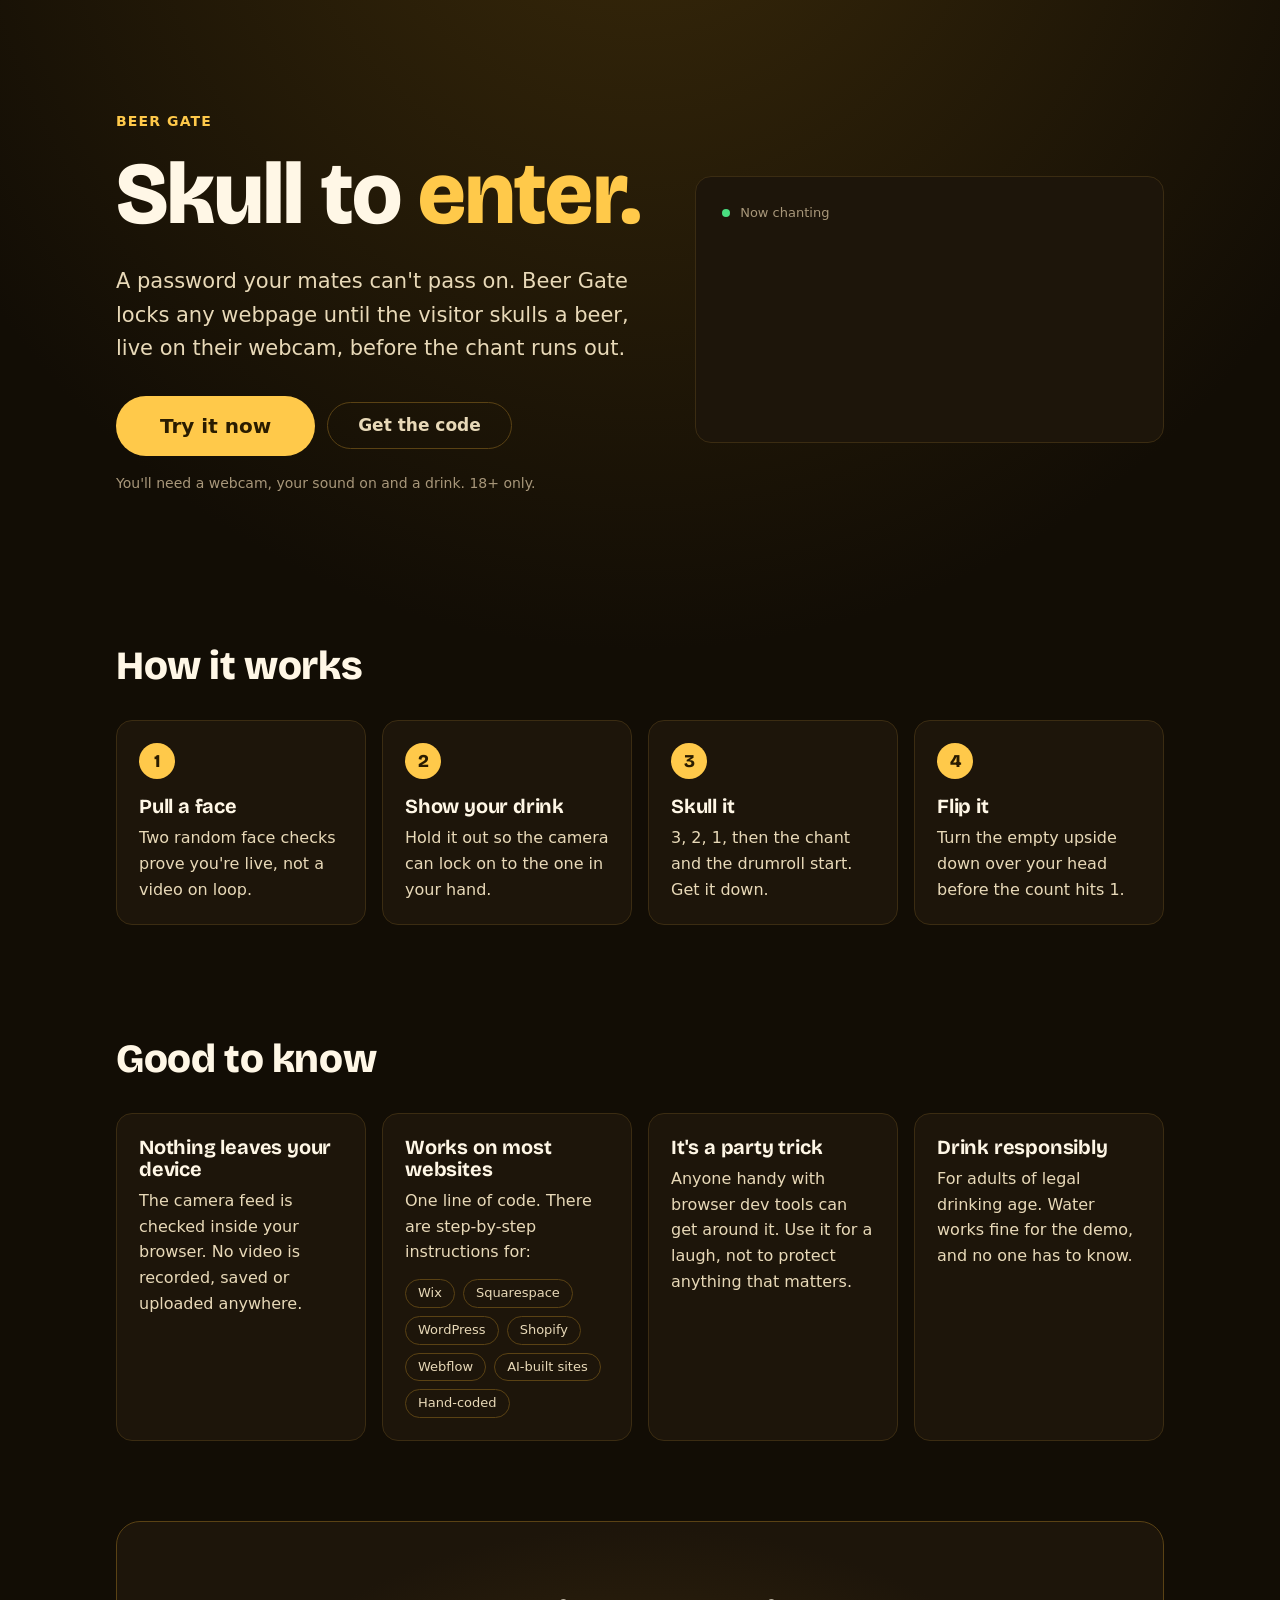
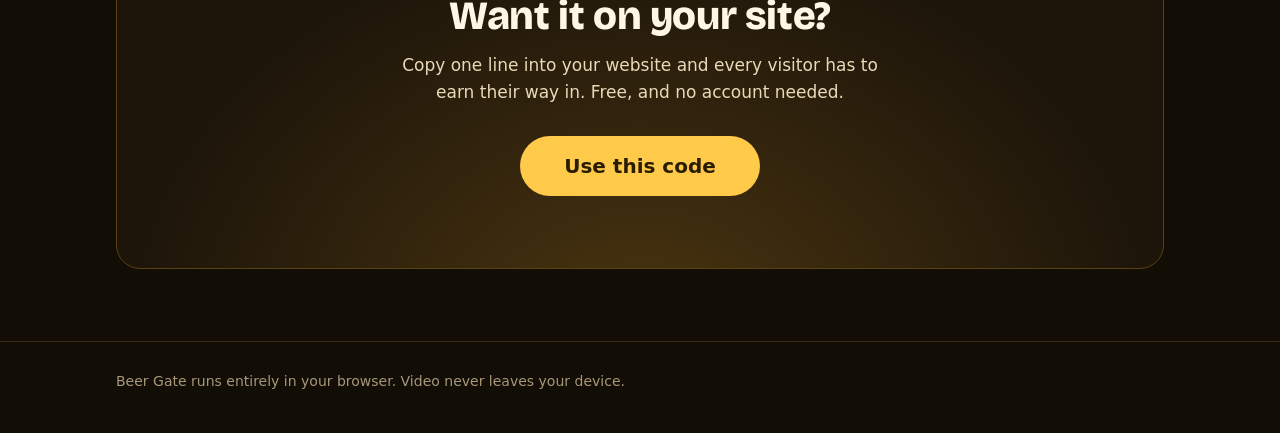
==== index.html @ 884e00bf "Beer Gate: skull a beer on webcam to unlock a page Gate script, demo landing page, and a code page w" ====
<!doctype html>
<html lang="en">
<head>
  <meta charset="utf-8">
  <meta name="viewport" content="width=device-width, initial-scale=1">
  <title>Beer Gate: skull to enter</title>
  <meta name="description" content="Lock any webpage until the visitor skulls a beer live on their webcam. Free to add to any website.">
  <meta property="og:title" content="Beer Gate: skull to enter">
  <meta property="og:description" content="Lock any webpage until the visitor skulls a beer live on their webcam.">
  <link rel="icon" href="data:image/svg+xml,<svg xmlns='http://www.w3.org/2000/svg' viewBox='0 0 100 100'><text y='.9em' font-size='90'>🍺</text></svg>">
  <link rel="preconnect" href="https://fonts.googleapis.com">
  <link rel="preconnect" href="https://fonts.gstatic.com" crossorigin>
  <link href="https://fonts.googleapis.com/css2?family=Bricolage+Grotesque:opsz,wght@12..96,700;12..96,800&display=swap" rel="stylesheet">
  <link rel="stylesheet" href="site.css">
  <style>
    .hero { display: grid; gap: 40px; align-items: center; padding: 72px 0 56px; }
    @media (min-width: 880px) { .hero { grid-template-columns: 1.15fr 1fr; padding: 110px 0 80px; } }
    .hero h1 span { color: var(--gold); }
    .hero .lede { margin: 22px 0 30px; }
    .actions { display: flex; flex-wrap: wrap; gap: 12px; align-items: center; }
    .needs { margin-top: 16px; }

    .player { padding: 26px 26px 10px; }
    .player-top { display: flex; align-items: center; gap: 10px; color: var(--text-faint); font-size: 13px; margin-bottom: 18px; }
    .dot { width: 8px; height: 8px; border-radius: 50%; background: var(--green); }
    .lyric-window { height: 190px; overflow: hidden; -webkit-mask-image: linear-gradient(#000 60%, transparent); mask-image: linear-gradient(#000 60%, transparent); }
    .lyric-track { transition: transform 0.45s ease; }
    .lyric { font: 800 28px/1.2 var(--display); padding: 7px 0; opacity: 0; transition: opacity 0.45s, color 0.45s; }
    .lyric.cur { opacity: 1; color: var(--gold); }
    .lyric.n1 { opacity: 0.45; }
    .lyric.n2 { opacity: 0.18; }

    .result { display: none; margin-top: 18px; padding: 14px 18px; border-radius: 12px; border: 1px solid var(--green); color: var(--green); font-weight: 600; }
    .result.on { display: block; }

    section { padding: 56px 0; }
    .steps { display: grid; gap: 16px; margin-top: 32px; grid-template-columns: repeat(auto-fit, minmax(220px, 1fr)); counter-reset: step; }
    .step { counter-increment: step; }
    .step::before { content: counter(step); display: grid; place-items: center; width: 36px; height: 36px; border-radius: 50%;
      background: var(--gold); color: var(--on-gold); font: 800 18px/1 var(--display); margin-bottom: 16px; }
    .step p { color: var(--text-soft); margin: 8px 0 0; font-size: 16px; }

    .facts { display: grid; gap: 16px; margin-top: 32px; grid-template-columns: repeat(auto-fit, minmax(240px, 1fr)); }
    .facts p { color: var(--text-soft); margin: 8px 0 0; font-size: 16px; }
    .platforms { display: flex; flex-wrap: wrap; gap: 8px; margin-top: 14px; }
    .platforms span { border: 1px solid var(--line-strong); border-radius: 999px; padding: 3px 12px; font-size: 13px; color: var(--text-soft); }

    .cta { text-align: center; padding: 72px 16px; margin-top: 24px; border-radius: 24px;
      background: radial-gradient(ellipse at 50% 120%, #4a3510, var(--bg-raised) 70%); border: 1px solid var(--line-strong); }
    .cta p { color: var(--text-soft); margin: 14px auto 30px; max-width: 30em; }
  </style>
</head>
<body>
  <main class="wrap">
    <div class="hero">
      <div>
        <p class="eyebrow">Beer Gate</p>
        <h1>Skull to <span>enter.</span></h1>
        <p class="lede">A password your mates can't pass on. Beer Gate locks any webpage until the visitor skulls a beer, live on their webcam, before the chant runs out.</p>
        <div class="actions">
          <button class="btn big" id="try">Try it now</button>
          <a class="btn ghost" href="code.html">Get the code</a>
        </div>
        <p class="muted needs">You'll need a webcam, your sound on and a drink. 18+ only.</p>
        <div class="result" id="result" role="status"></div>
      </div>

      <div class="card player" aria-hidden="true">
        <div class="player-top"><span class="dot"></span> Now chanting</div>
        <div class="lyric-window"><div class="lyric-track" id="track"></div></div>
      </div>
    </div>

    <section>
      <h2>How it works</h2>
      <div class="steps">
        <div class="card step"><h3>Pull a face</h3><p>Two random face checks prove you're live, not a video on loop.</p></div>
        <div class="card step"><h3>Show your drink</h3><p>Hold it out so the camera can lock on to the one in your hand.</p></div>
        <div class="card step"><h3>Skull it</h3><p>3, 2, 1, then the chant and the drumroll start. Get it down.</p></div>
        <div class="card step"><h3>Flip it</h3><p>Turn the empty upside down over your head before the count hits 1.</p></div>
      </div>
    </section>

    <section>
      <h2>Good to know</h2>
      <div class="facts">
        <div class="card"><h3>Nothing leaves your device</h3><p>The camera feed is checked inside your browser. No video is recorded, saved or uploaded anywhere.</p></div>
        <div class="card">
          <h3>Works on most websites</h3>
          <p>One line of code. There are step-by-step instructions for:</p>
          <div class="platforms"><span>Wix</span><span>Squarespace</span><span>WordPress</span><span>Shopify</span><span>Webflow</span><span>AI-built sites</span><span>Hand-coded</span></div>
        </div>
        <div class="card"><h3>It's a party trick</h3><p>Anyone handy with browser dev tools can get around it. Use it for a laugh, not to protect anything that matters.</p></div>
        <div class="card"><h3>Drink responsibly</h3><p>For adults of legal drinking age. Water works fine for the demo, and no one has to know.</p></div>
      </div>
    </section>

    <div class="cta">
      <h2>Want it on your site?</h2>
      <p>Copy one line into your website and every visitor has to earn their way in. Free, and no account needed.</p>
      <a class="btn big" href="code.html">Use this code</a>
    </div>
  </main>

  <footer>
    <div class="wrap muted">Beer Gate runs entirely in your browser. Video never leaves your device.</div>
  </footer>

  <script src="beer-gate.js" data-auto="false" data-remember="false"></script>
  <script>
    // Spotify-style chant preview: current line in gold, the next two fading out below.
    const LINES = ["3", "2", "1", "We like to drink with this guy", "'Cause this guy is our mate",
      "And when we drink with this guy", "They get it down in...", "8", "7", "6", "5", "4", "3", "2", "1"];
    const track = document.getElementById("track");
    const els = LINES.map((text) => {
      const el = document.createElement("div");
      el.className = "lyric";
      el.textContent = text;
      track.appendChild(el);
      return el;
    });
    let i = 0;
    function show() {
      els.forEach((el, j) => { el.className = "lyric" + (j === i ? " cur" : j === i + 1 ? " n1" : j === i + 2 ? " n2" : ""); });
      track.style.transform = `translateY(${-els[i].offsetTop}px)`;
    }
    show();
    if (!matchMedia("(prefers-reduced-motion: reduce)").matches) {
      setInterval(() => { i = (i + 1) % els.length; show(); }, 1400);
    }

    document.getElementById("try").addEventListener("click", () => BeerGate.open());
    document.addEventListener("beergate:unlock", (e) => {
      const r = document.getElementById("result");
      r.textContent = `You're in. Skulled in ${e.detail.seconds.toFixed(1)} seconds. Legend.`;
      r.classList.add("on");
      document.getElementById("try").textContent = "Go again";
    });
  </script>
</body>
</html>
---- site.css ----
:root {
  --bg: #120d05;
  --bg-raised: #1d150a;
  --bg-inset: #0c0803;
  --line: #3b2c12;
  --line-strong: #5a4214;
  --gold: #ffc94a;
  --gold-hover: #ffd770;
  --on-gold: #2a1c00;
  --text: #fff7e6;
  --text-soft: #e8d9b8;
  --text-faint: #a8977a;
  --green: #4ade80;
  --display: "Bricolage Grotesque", system-ui, sans-serif;
  --body: system-ui, -apple-system, "Segoe UI", Roboto, sans-serif;
  --mono: ui-monospace, "Cascadia Code", Consolas, monospace;
  color-scheme: dark;
}

* { box-sizing: border-box; }
html { -webkit-text-size-adjust: 100%; }
body {
  margin: 0;
  background: radial-gradient(ellipse 90% 60% at 50% -10%, #3a2a0a, transparent 70%), var(--bg);
  background-repeat: no-repeat;
  color: var(--text);
  font: 17px/1.6 var(--body);
}
a { color: var(--gold); }
a:hover { color: var(--gold-hover); }
:focus-visible { outline: 2px solid var(--gold); outline-offset: 3px; }

.wrap { max-width: 1080px; margin: 0 auto; padding: 0 16px; }
.narrow { max-width: 760px; }

h1, h2, h3 { font-family: var(--display); line-height: 1.1; margin: 0; letter-spacing: -0.01em; }
h1 { font-size: clamp(44px, 9vw, 88px); font-weight: 800; }
h2 { font-size: clamp(28px, 4.5vw, 40px); font-weight: 800; }
h3 { font-size: 20px; font-weight: 700; }
.eyebrow { color: var(--gold); font-weight: 700; font-size: 14px; letter-spacing: 0.08em; text-transform: uppercase; margin: 0 0 14px; }
.lede { color: var(--text-soft); font-size: clamp(18px, 2.4vw, 21px); max-width: 34em; }
.muted { color: var(--text-faint); font-size: 14px; }

.btn {
  display: inline-flex; align-items: center; justify-content: center; gap: 8px;
  background: var(--gold); color: var(--on-gold); border: 0; border-radius: 999px;
  padding: 14px 30px; font: 700 17px/1 var(--body); text-decoration: none; cursor: pointer;
}
.btn:hover { background: var(--gold-hover); color: var(--on-gold); }
.btn.big { padding: 20px 44px; font-size: 20px; }
.btn.ghost { background: transparent; color: var(--text-soft); border: 1px solid var(--line-strong); }
.btn.ghost:hover { border-color: var(--gold); color: var(--gold); background: rgba(255, 201, 74, 0.08); }
.btn.small { padding: 8px 16px; font-size: 14px; }

.card { background: var(--bg-raised); border: 1px solid var(--line); border-radius: 16px; padding: 22px; }

pre.code {
  margin: 0; background: var(--bg-inset); border: 1px solid var(--line); border-radius: 12px;
  padding: 16px; overflow: auto; font: 14px/1.55 var(--mono); color: var(--text-soft);
  white-space: pre-wrap; overflow-wrap: anywhere;
}
code { font-family: var(--mono); font-size: 0.9em; color: var(--gold); }

footer { border-top: 1px solid var(--line); margin-top: 72px; padding: 28px 0 40px; }
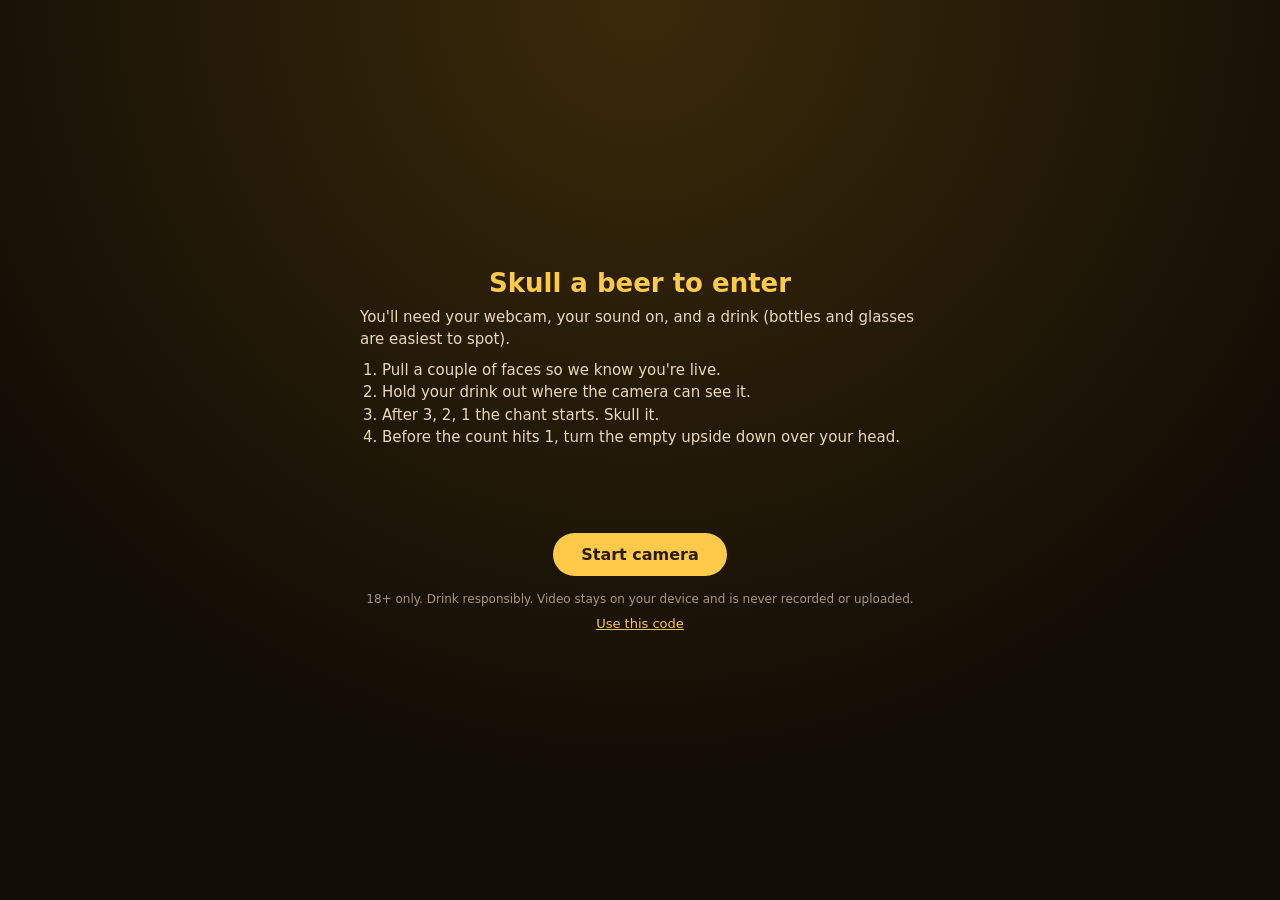
==== commit 30ea7daf: "Make the main page the gate itself with a small Use this code link Drops the landing page design and" ====
--- a/index.html
+++ b/index.html
@@ -3,138 +3,23 @@
 <head>
   <meta charset="utf-8">
   <meta name="viewport" content="width=device-width, initial-scale=1">
-  <title>Beer Gate: skull to enter</title>
-  <meta name="description" content="Lock any webpage until the visitor skulls a beer live on their webcam. Free to add to any website.">
-  <meta property="og:title" content="Beer Gate: skull to enter">
-  <meta property="og:description" content="Lock any webpage until the visitor skulls a beer live on their webcam.">
+  <title>Beer Gate</title>
+  <meta name="description" content="Lock any webpage until the visitor skulls a beer live on their webcam.">
   <link rel="icon" href="data:image/svg+xml,<svg xmlns='http://www.w3.org/2000/svg' viewBox='0 0 100 100'><text y='.9em' font-size='90'>🍺</text></svg>">
-  <link rel="preconnect" href="https://fonts.googleapis.com">
-  <link rel="preconnect" href="https://fonts.gstatic.com" crossorigin>
-  <link href="https://fonts.googleapis.com/css2?family=Bricolage+Grotesque:opsz,wght@12..96,700;12..96,800&display=swap" rel="stylesheet">
-  <link rel="stylesheet" href="site.css">
+  <script src="beer-gate.js" data-remember="false" data-link-text="Use this code" data-link-href="code.html"></script>
   <style>
-    .hero { display: grid; gap: 40px; align-items: center; padding: 72px 0 56px; }
-    @media (min-width: 880px) { .hero { grid-template-columns: 1.15fr 1fr; padding: 110px 0 80px; } }
-    .hero h1 span { color: var(--gold); }
-    .hero .lede { margin: 22px 0 30px; }
-    .actions { display: flex; flex-wrap: wrap; gap: 12px; align-items: center; }
-    .needs { margin-top: 16px; }
-
-    .player { padding: 26px 26px 10px; }
-    .player-top { display: flex; align-items: center; gap: 10px; color: var(--text-faint); font-size: 13px; margin-bottom: 18px; }
-    .dot { width: 8px; height: 8px; border-radius: 50%; background: var(--green); }
-    .lyric-window { height: 190px; overflow: hidden; -webkit-mask-image: linear-gradient(#000 60%, transparent); mask-image: linear-gradient(#000 60%, transparent); }
-    .lyric-track { transition: transform 0.45s ease; }
-    .lyric { font: 800 28px/1.2 var(--display); padding: 7px 0; opacity: 0; transition: opacity 0.45s, color 0.45s; }
-    .lyric.cur { opacity: 1; color: var(--gold); }
-    .lyric.n1 { opacity: 0.45; }
-    .lyric.n2 { opacity: 0.18; }
-
-    .result { display: none; margin-top: 18px; padding: 14px 18px; border-radius: 12px; border: 1px solid var(--green); color: var(--green); font-weight: 600; }
-    .result.on { display: block; }
-
-    section { padding: 56px 0; }
-    .steps { display: grid; gap: 16px; margin-top: 32px; grid-template-columns: repeat(auto-fit, minmax(220px, 1fr)); counter-reset: step; }
-    .step { counter-increment: step; }
-    .step::before { content: counter(step); display: grid; place-items: center; width: 36px; height: 36px; border-radius: 50%;
-      background: var(--gold); color: var(--on-gold); font: 800 18px/1 var(--display); margin-bottom: 16px; }
-    .step p { color: var(--text-soft); margin: 8px 0 0; font-size: 16px; }
-
-    .facts { display: grid; gap: 16px; margin-top: 32px; grid-template-columns: repeat(auto-fit, minmax(240px, 1fr)); }
-    .facts p { color: var(--text-soft); margin: 8px 0 0; font-size: 16px; }
-    .platforms { display: flex; flex-wrap: wrap; gap: 8px; margin-top: 14px; }
-    .platforms span { border: 1px solid var(--line-strong); border-radius: 999px; padding: 3px 12px; font-size: 13px; color: var(--text-soft); }
-
-    .cta { text-align: center; padding: 72px 16px; margin-top: 24px; border-radius: 24px;
-      background: radial-gradient(ellipse at 50% 120%, #4a3510, var(--bg-raised) 70%); border: 1px solid var(--line-strong); }
-    .cta p { color: var(--text-soft); margin: 14px auto 30px; max-width: 30em; }
+    body { font-family: system-ui, sans-serif; max-width: 640px; margin: 60px auto; padding: 0 16px; }
+    footer { margin-top: 40px; font-size: 14px; }
   </style>
 </head>
 <body>
-  <main class="wrap">
-    <div class="hero">
-      <div>
-        <p class="eyebrow">Beer Gate</p>
-        <h1>Skull to <span>enter.</span></h1>
-        <p class="lede">A password your mates can't pass on. Beer Gate locks any webpage until the visitor skulls a beer, live on their webcam, before the chant runs out.</p>
-        <div class="actions">
-          <button class="btn big" id="try">Try it now</button>
-          <a class="btn ghost" href="code.html">Get the code</a>
-        </div>
-        <p class="muted needs">You'll need a webcam, your sound on and a drink. 18+ only.</p>
-        <div class="result" id="result" role="status"></div>
-      </div>
-
-      <div class="card player" aria-hidden="true">
-        <div class="player-top"><span class="dot"></span> Now chanting</div>
-        <div class="lyric-window"><div class="lyric-track" id="track"></div></div>
-      </div>
-    </div>
-
-    <section>
-      <h2>How it works</h2>
-      <div class="steps">
-        <div class="card step"><h3>Pull a face</h3><p>Two random face checks prove you're live, not a video on loop.</p></div>
-        <div class="card step"><h3>Show your drink</h3><p>Hold it out so the camera can lock on to the one in your hand.</p></div>
-        <div class="card step"><h3>Skull it</h3><p>3, 2, 1, then the chant and the drumroll start. Get it down.</p></div>
-        <div class="card step"><h3>Flip it</h3><p>Turn the empty upside down over your head before the count hits 1.</p></div>
-      </div>
-    </section>
-
-    <section>
-      <h2>Good to know</h2>
-      <div class="facts">
-        <div class="card"><h3>Nothing leaves your device</h3><p>The camera feed is checked inside your browser. No video is recorded, saved or uploaded anywhere.</p></div>
-        <div class="card">
-          <h3>Works on most websites</h3>
-          <p>One line of code. There are step-by-step instructions for:</p>
-          <div class="platforms"><span>Wix</span><span>Squarespace</span><span>WordPress</span><span>Shopify</span><span>Webflow</span><span>AI-built sites</span><span>Hand-coded</span></div>
-        </div>
-        <div class="card"><h3>It's a party trick</h3><p>Anyone handy with browser dev tools can get around it. Use it for a laugh, not to protect anything that matters.</p></div>
-        <div class="card"><h3>Drink responsibly</h3><p>For adults of legal drinking age. Water works fine for the demo, and no one has to know.</p></div>
-      </div>
-    </section>
-
-    <div class="cta">
-      <h2>Want it on your site?</h2>
-      <p>Copy one line into your website and every visitor has to earn their way in. Free, and no account needed.</p>
-      <a class="btn big" href="code.html">Use this code</a>
-    </div>
-  </main>
-
-  <footer>
-    <div class="wrap muted">Beer Gate runs entirely in your browser. Video never leaves your device.</div>
-  </footer>
-
-  <script src="beer-gate.js" data-auto="false" data-remember="false"></script>
+  <h1>You're in.</h1>
+  <p>This is the secret content behind the beer gate.</p>
+  <p id="time"></p>
+  <footer><a href="code.html">Use this code</a></footer>
   <script>
-    // Spotify-style chant preview: current line in gold, the next two fading out below.
-    const LINES = ["3", "2", "1", "We like to drink with this guy", "'Cause this guy is our mate",
-      "And when we drink with this guy", "They get it down in...", "8", "7", "6", "5", "4", "3", "2", "1"];
-    const track = document.getElementById("track");
-    const els = LINES.map((text) => {
-      const el = document.createElement("div");
-      el.className = "lyric";
-      el.textContent = text;
-      track.appendChild(el);
-      return el;
-    });
-    let i = 0;
-    function show() {
-      els.forEach((el, j) => { el.className = "lyric" + (j === i ? " cur" : j === i + 1 ? " n1" : j === i + 2 ? " n2" : ""); });
-      track.style.transform = `translateY(${-els[i].offsetTop}px)`;
-    }
-    show();
-    if (!matchMedia("(prefers-reduced-motion: reduce)").matches) {
-      setInterval(() => { i = (i + 1) % els.length; show(); }, 1400);
-    }
-
-    document.getElementById("try").addEventListener("click", () => BeerGate.open());
     document.addEventListener("beergate:unlock", (e) => {
-      const r = document.getElementById("result");
-      r.textContent = `You're in. Skulled in ${e.detail.seconds.toFixed(1)} seconds. Legend.`;
-      r.classList.add("on");
-      document.getElementById("try").textContent = "Go again";
+      document.getElementById("time").textContent = `Your skull time: ${e.detail.seconds.toFixed(1)}s`;
     });
   </script>
 </body>
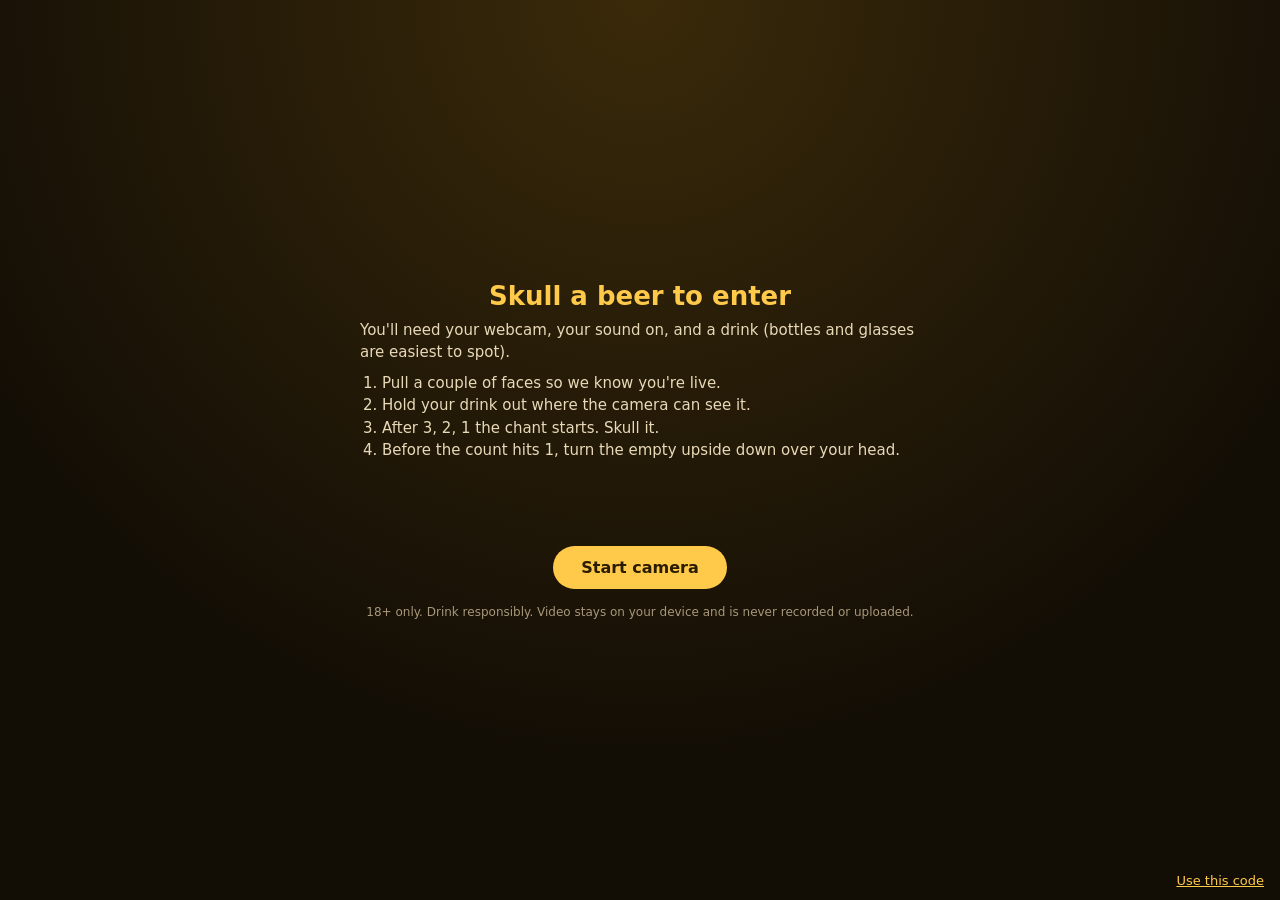
==== commit cacf0373: "Move the Use this code link to the bottom right corner Co-Authored-By: Claude Opus 5.5 <noreply@anth" ====
--- a/index.html
+++ b/index.html
@@ -9,7 +9,7 @@
   <script src="beer-gate.js" data-remember="false" data-link-text="Use this code" data-link-href="code.html"></script>
   <style>
     body { font-family: system-ui, sans-serif; max-width: 640px; margin: 60px auto; padding: 0 16px; }
-    footer { margin-top: 40px; font-size: 14px; }
+    footer { position: fixed; right: 16px; bottom: 12px; font-size: 13px; }
   </style>
 </head>
 <body>
